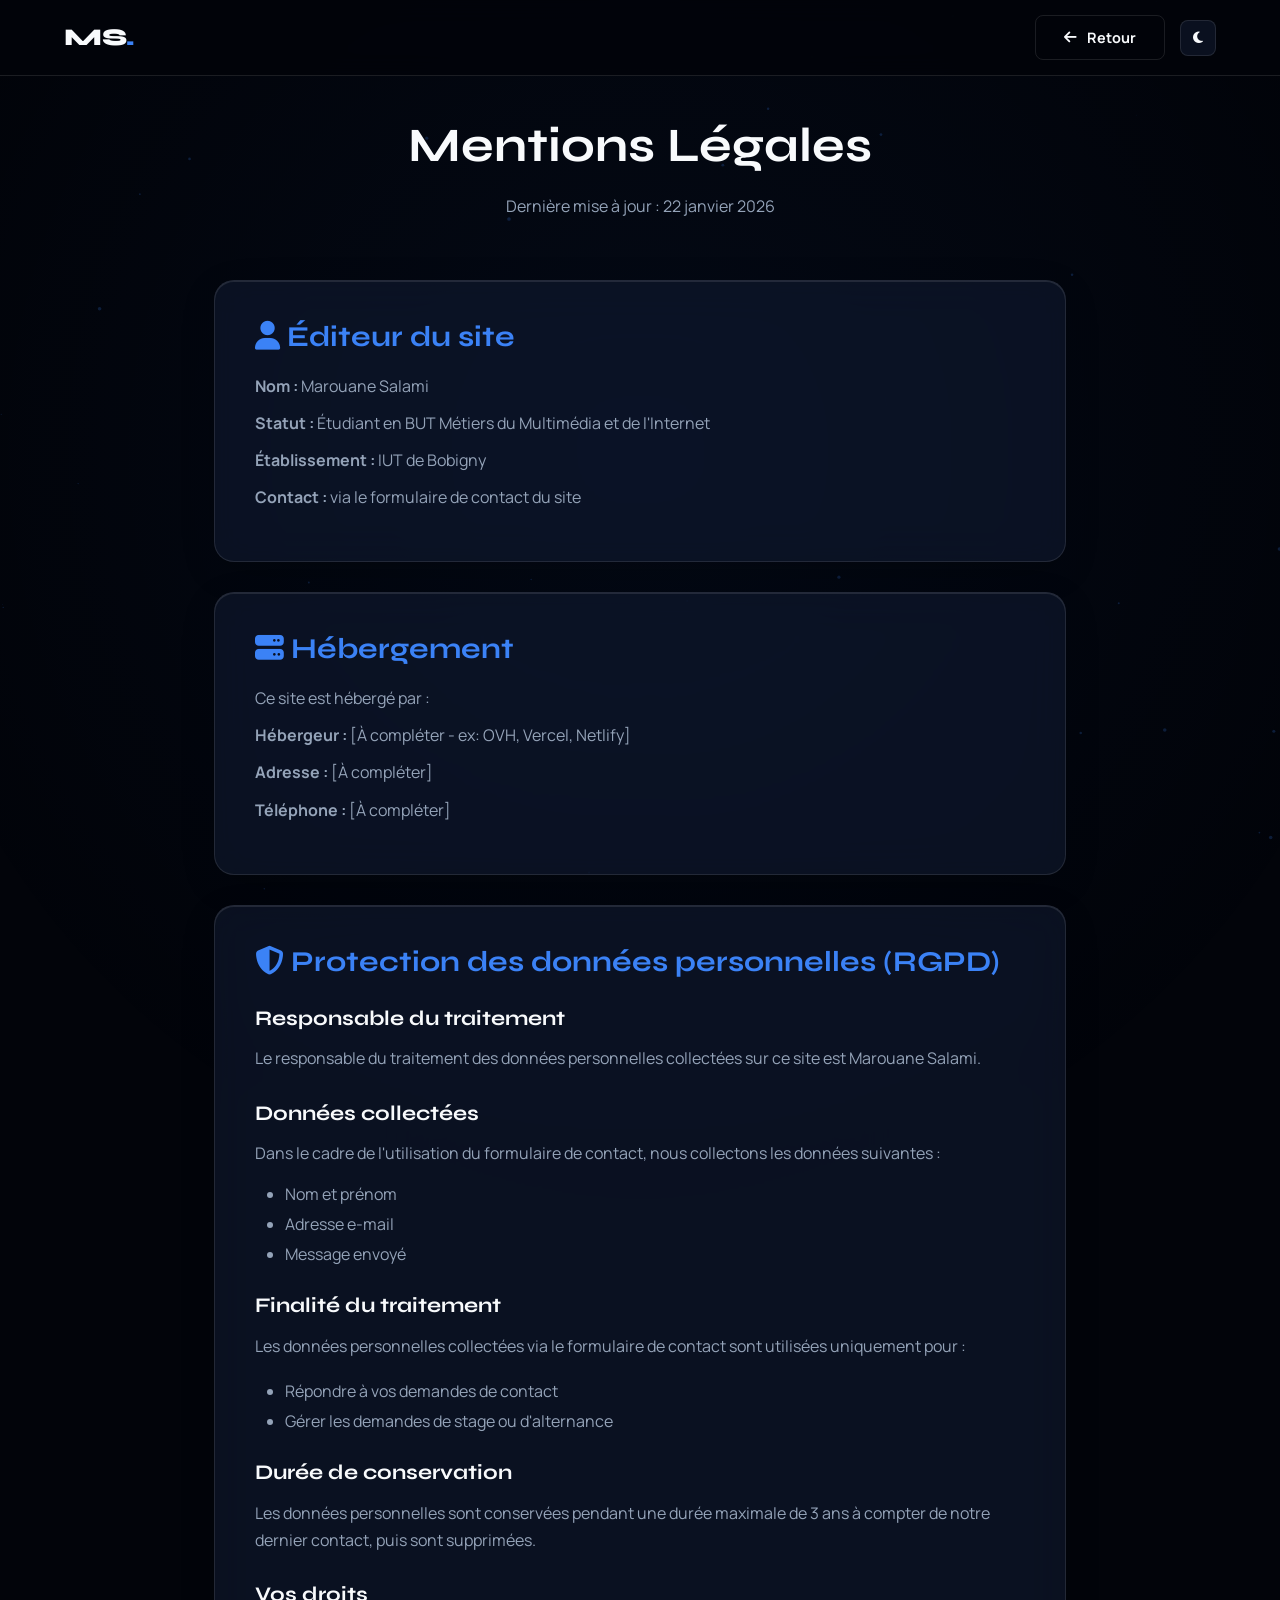
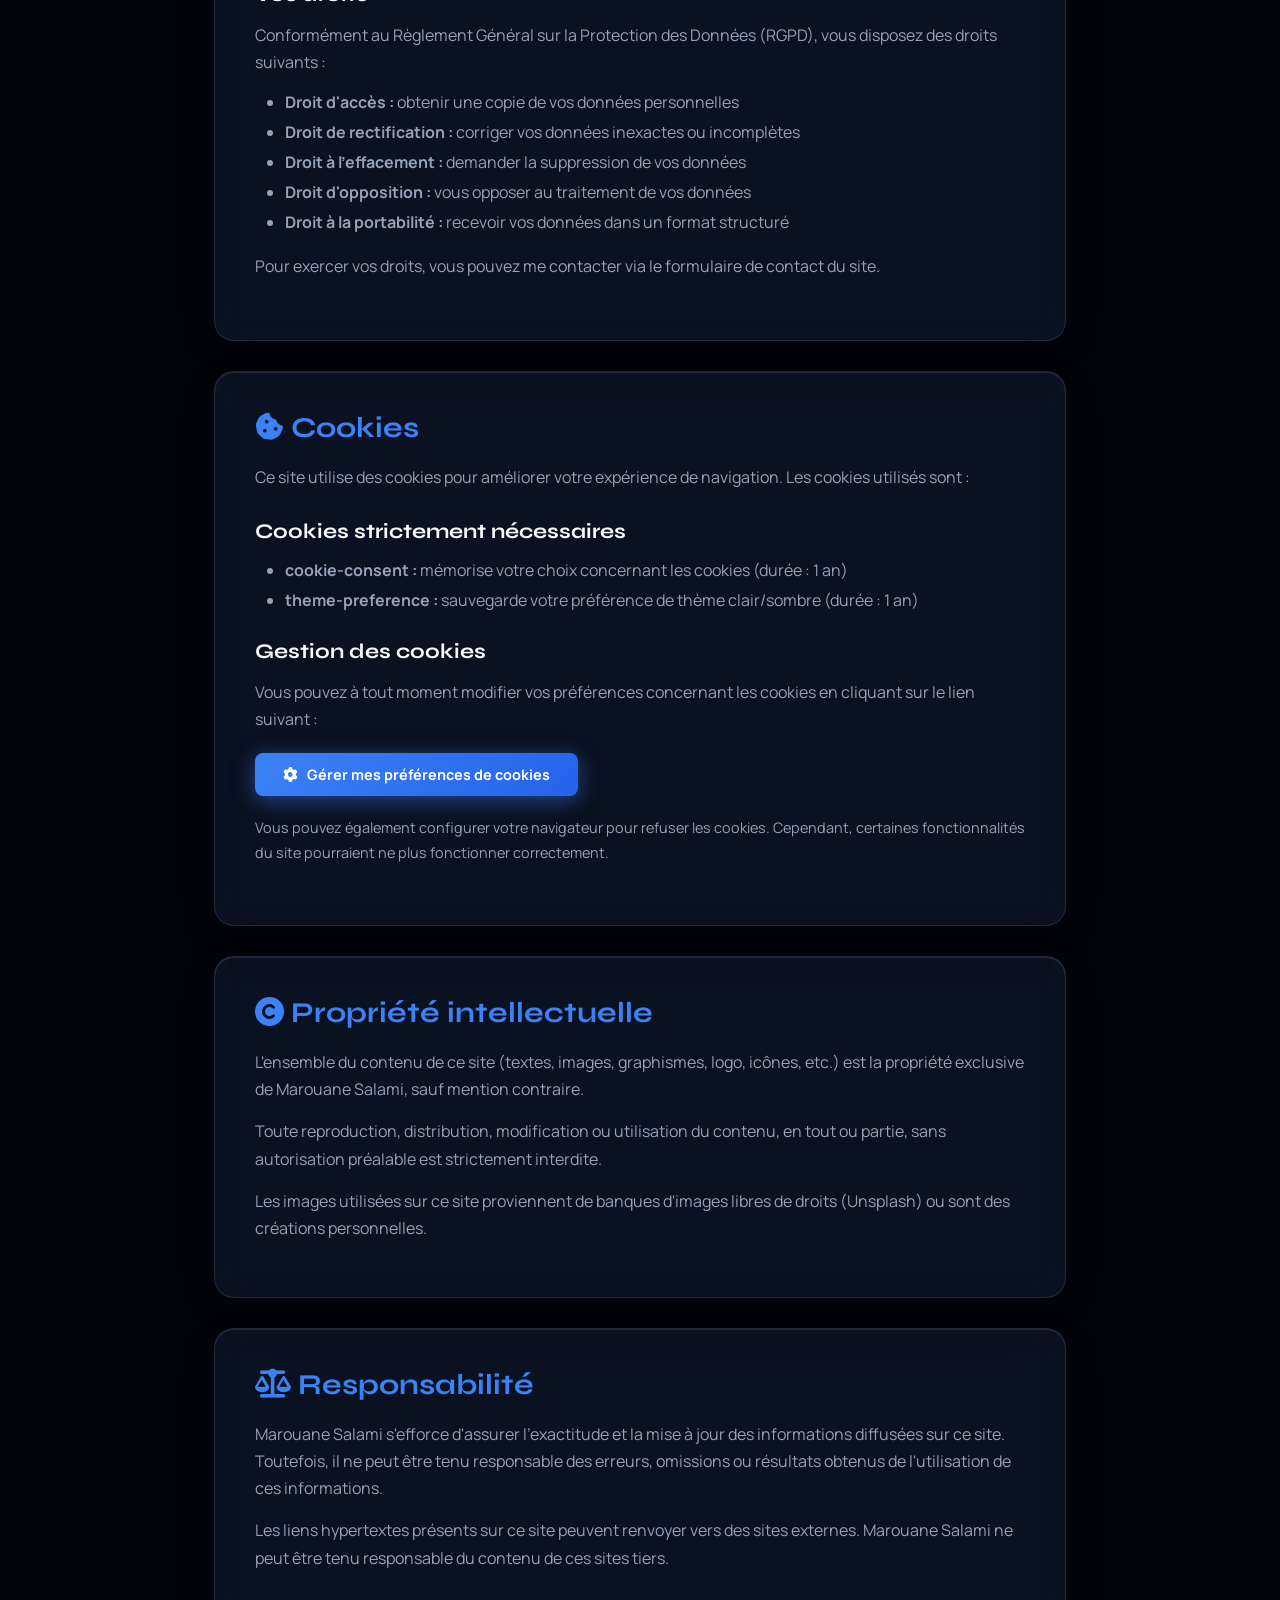
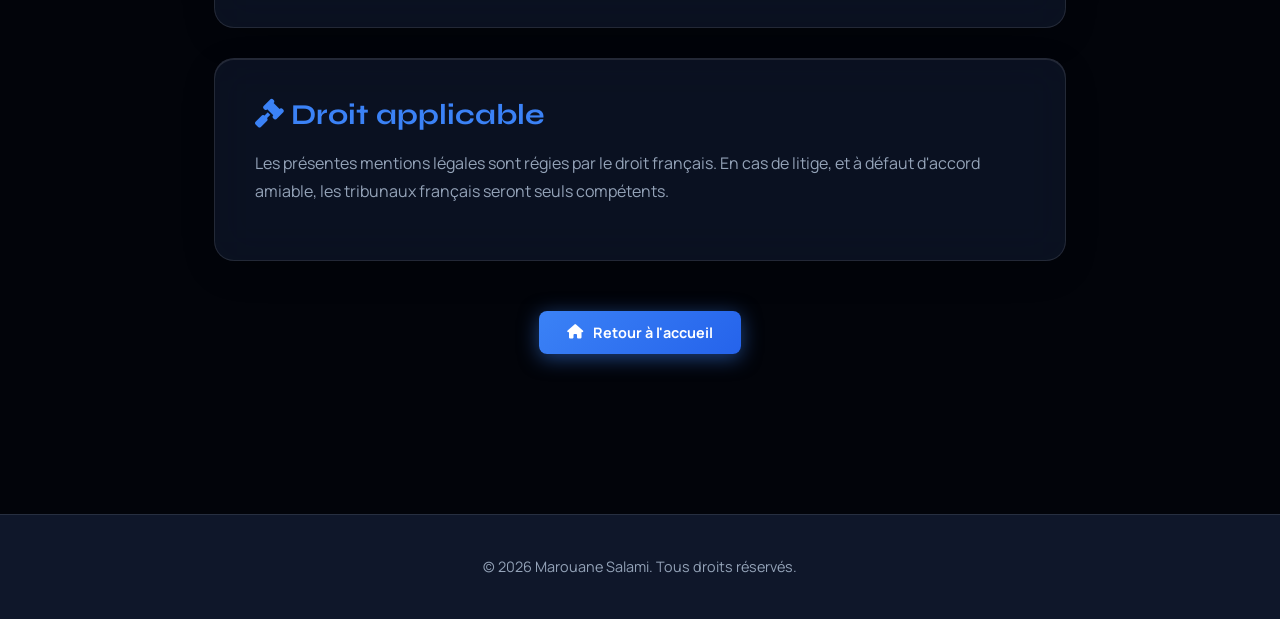
==== mentions-legales.html @ 4125128c "Add files via upload" ====
<!DOCTYPE html>
<html lang="fr" data-theme="dark">
<head>
    <meta charset="UTF-8">
    <meta name="viewport" content="width=device-width, initial-scale=1.0">
    <title>Mentions Légales - Marouane Salami</title>
    <link rel="stylesheet" href="style.css">
    <link rel="preconnect" href="https://fonts.googleapis.com">
    <link rel="preconnect" href="https://fonts.gstatic.com" crossorigin>
    <link href="https://fonts.googleapis.com/css2?family=Syne:wght@400;600;700;800&family=Manrope:wght@300;400;500;600;700;800&display=swap" rel="stylesheet">
    <link rel="stylesheet" href="https://cdnjs.cloudflare.com/ajax/libs/font-awesome/6.5.1/css/all.min.css">
</head>
<body style="cursor: auto;">

<!-- NAVBAR -->
<nav class="navbar">
    <div class="container nav-inner">
        <a href="index.html" class="logo">MS<span>.</span></a>
        <div class="nav-right">
            <a href="index.html" class="btn btn-ghost">
                <i class="fas fa-arrow-left"></i> Retour
            </a>
            <button class="theme-switch" id="themeToggle" aria-label="Changer de thème">
                <i class="fas fa-moon"></i>
            </button>
        </div>
    </div>
</nav>

<!-- BG CANVAS -->
<canvas id="bg-canvas"></canvas>

<!-- CONTENU MENTIONS LÉGALES -->
<section style="padding: 120px 0 80px;">
    <div class="container" style="max-width: 900px;">
        <h1 style="font-size: 3rem; margin-bottom: 20px; text-align: center;">Mentions Légales</h1>
        <p style="text-align: center; color: var(--text-muted); margin-bottom: 60px;">Dernière mise à jour : 22 janvier 2026</p>

        <div class="glass" style="padding: 40px; margin-bottom: 30px;">
            <h2 style="font-size: 1.8rem; margin-bottom: 20px; color: var(--accent-primary);">
                <i class="fas fa-user"></i> Éditeur du site
            </h2>
            <p style="margin-bottom: 10px;"><strong>Nom :</strong> Marouane Salami</p>
            <p style="margin-bottom: 10px;"><strong>Statut :</strong> Étudiant en BUT Métiers du Multimédia et de l'Internet</p>
            <p style="margin-bottom: 10px;"><strong>Établissement :</strong> IUT de Bobigny</p>
            <p style="margin-bottom: 10px;"><strong>Contact :</strong> via le formulaire de contact du site</p>
        </div>

        <div class="glass" style="padding: 40px; margin-bottom: 30px;">
            <h2 style="font-size: 1.8rem; margin-bottom: 20px; color: var(--accent-primary);">
                <i class="fas fa-server"></i> Hébergement
            </h2>
            <p style="margin-bottom: 10px;">Ce site est hébergé par :</p>
            <p style="margin-bottom: 10px;"><strong>Hébergeur :</strong> [À compléter - ex: OVH, Vercel, Netlify]</p>
            <p style="margin-bottom: 10px;"><strong>Adresse :</strong> [À compléter]</p>
            <p style="margin-bottom: 10px;"><strong>Téléphone :</strong> [À compléter]</p>
        </div>

        <div class="glass" style="padding: 40px; margin-bottom: 30px;">
            <h2 style="font-size: 1.8rem; margin-bottom: 20px; color: var(--accent-primary);">
                <i class="fas fa-shield-alt"></i> Protection des données personnelles (RGPD)
            </h2>

            <h3 style="font-size: 1.3rem; margin-top: 30px; margin-bottom: 15px;">Responsable du traitement</h3>
            <p style="margin-bottom: 20px;">Le responsable du traitement des données personnelles collectées sur ce site est Marouane Salami.</p>

            <h3 style="font-size: 1.3rem; margin-top: 30px; margin-bottom: 15px;">Données collectées</h3>
            <p style="margin-bottom: 15px;">Dans le cadre de l'utilisation du formulaire de contact, nous collectons les données suivantes :</p>
            <ul style="list-style: disc; margin-left: 30px; margin-bottom: 20px; color: var(--text-muted);">
                <li style="margin-bottom: 8px;">Nom et prénom</li>
                <li style="margin-bottom: 8px;">Adresse e-mail</li>
                <li style="margin-bottom: 8px;">Message envoyé</li>
            </ul>

            <h3 style="font-size: 1.3rem; margin-top: 30px; margin-bottom: 15px;">Finalité du traitement</h3>
            <p style="margin-bottom: 20px;">Les données personnelles collectées via le formulaire de contact sont utilisées uniquement pour :</p>
            <ul style="list-style: disc; margin-left: 30px; margin-bottom: 20px; color: var(--text-muted);">
                <li style="margin-bottom: 8px;">Répondre à vos demandes de contact</li>
                <li style="margin-bottom: 8px;">Gérer les demandes de stage ou d'alternance</li>
            </ul>

            <h3 style="font-size: 1.3rem; margin-top: 30px; margin-bottom: 15px;">Durée de conservation</h3>
            <p style="margin-bottom: 20px;">Les données personnelles sont conservées pendant une durée maximale de 3 ans à compter de notre dernier contact, puis sont supprimées.</p>

            <h3 style="font-size: 1.3rem; margin-top: 30px; margin-bottom: 15px;">Vos droits</h3>
            <p style="margin-bottom: 15px;">Conformément au Règlement Général sur la Protection des Données (RGPD), vous disposez des droits suivants :</p>
            <ul style="list-style: disc; margin-left: 30px; margin-bottom: 20px; color: var(--text-muted);">
                <li style="margin-bottom: 8px;"><strong>Droit d'accès :</strong> obtenir une copie de vos données personnelles</li>
                <li style="margin-bottom: 8px;"><strong>Droit de rectification :</strong> corriger vos données inexactes ou incomplètes</li>
                <li style="margin-bottom: 8px;"><strong>Droit à l'effacement :</strong> demander la suppression de vos données</li>
                <li style="margin-bottom: 8px;"><strong>Droit d'opposition :</strong> vous opposer au traitement de vos données</li>
                <li style="margin-bottom: 8px;"><strong>Droit à la portabilité :</strong> recevoir vos données dans un format structuré</li>
            </ul>
            <p style="margin-bottom: 20px;">Pour exercer vos droits, vous pouvez me contacter via le formulaire de contact du site.</p>
        </div>

        <div class="glass" style="padding: 40px; margin-bottom: 30px;">
            <h2 style="font-size: 1.8rem; margin-bottom: 20px; color: var(--accent-primary);">
                <i class="fas fa-cookie-bite"></i> Cookies
            </h2>
            <p style="margin-bottom: 15px;">Ce site utilise des cookies pour améliorer votre expérience de navigation. Les cookies utilisés sont :</p>

            <h3 style="font-size: 1.3rem; margin-top: 30px; margin-bottom: 15px;">Cookies strictement nécessaires</h3>
            <ul style="list-style: disc; margin-left: 30px; margin-bottom: 20px; color: var(--text-muted);">
                <li style="margin-bottom: 8px;"><strong>cookie-consent :</strong> mémorise votre choix concernant les cookies (durée : 1 an)</li>
                <li style="margin-bottom: 8px;"><strong>theme-preference :</strong> sauvegarde votre préférence de thème clair/sombre (durée : 1 an)</li>
            </ul>

            <h3 style="font-size: 1.3rem; margin-top: 30px; margin-bottom: 15px;">Gestion des cookies</h3>
            <p style="margin-bottom: 20px;">Vous pouvez à tout moment modifier vos préférences concernant les cookies en cliquant sur le lien suivant :</p>
            <button onclick="resetCookieConsent()" class="btn btn-primary" style="margin-bottom: 20px;">
                <i class="fas fa-cog"></i> Gérer mes préférences de cookies
            </button>
            <p style="margin-bottom: 20px; color: var(--text-muted); font-size: 0.9rem;">Vous pouvez également configurer votre navigateur pour refuser les cookies. Cependant, certaines fonctionnalités du site pourraient ne plus fonctionner correctement.</p>
        </div>

        <div class="glass" style="padding: 40px; margin-bottom: 30px;">
            <h2 style="font-size: 1.8rem; margin-bottom: 20px; color: var(--accent-primary);">
                <i class="fas fa-copyright"></i> Propriété intellectuelle
            </h2>
            <p style="margin-bottom: 15px;">L'ensemble du contenu de ce site (textes, images, graphismes, logo, icônes, etc.) est la propriété exclusive de Marouane Salami, sauf mention contraire.</p>
            <p style="margin-bottom: 15px;">Toute reproduction, distribution, modification ou utilisation du contenu, en tout ou partie, sans autorisation préalable est strictement interdite.</p>
            <p style="margin-bottom: 15px;">Les images utilisées sur ce site proviennent de banques d'images libres de droits (Unsplash) ou sont des créations personnelles.</p>
        </div>

        <div class="glass" style="padding: 40px; margin-bottom: 30px;">
            <h2 style="font-size: 1.8rem; margin-bottom: 20px; color: var(--accent-primary);">
                <i class="fas fa-balance-scale"></i> Responsabilité
            </h2>
            <p style="margin-bottom: 15px;">Marouane Salami s'efforce d'assurer l'exactitude et la mise à jour des informations diffusées sur ce site. Toutefois, il ne peut être tenu responsable des erreurs, omissions ou résultats obtenus de l'utilisation de ces informations.</p>
            <p style="margin-bottom: 15px;">Les liens hypertextes présents sur ce site peuvent renvoyer vers des sites externes. Marouane Salami ne peut être tenu responsable du contenu de ces sites tiers.</p>
        </div>

        <div class="glass" style="padding: 40px; margin-bottom: 30px;">
            <h2 style="font-size: 1.8rem; margin-bottom: 20px; color: var(--accent-primary);">
                <i class="fas fa-gavel"></i> Droit applicable
            </h2>
            <p style="margin-bottom: 15px;">Les présentes mentions légales sont régies par le droit français. En cas de litige, et à défaut d'accord amiable, les tribunaux français seront seuls compétents.</p>
        </div>

        <div style="text-align: center; margin-top: 50px;">
            <a href="index.html" class="btn btn-primary btn-hover-lift">
                <i class="fas fa-home"></i> Retour à l'accueil
            </a>
        </div>
    </div>
</section>

<!-- FOOTER -->
<footer class="site-footer">
    <div class="footer-content">
        <p class="copyright">© 2026 Marouane Salami. Tous droits réservés.</p>
    </div>
</footer>

<script>
// Particules background
const canvas = document.getElementById('bg-canvas');
const ctx = canvas.getContext('2d');
let width, height, particles = [];

function resize() {
    width = canvas.width = window.innerWidth;
    height = canvas.height = window.innerHeight;
}

window.addEventListener('resize', resize);
resize();

for(let i=0; i<50; i++) {
    particles.push({
        x: Math.random() * width,
        y: Math.random() * height,
        vx: (Math.random() - 0.5) * 2,
        vy: (Math.random() - 0.5) * 2,
        size: Math.random() * 2
    });
}

function animate() {
    ctx.clearRect(0, 0, width, height);
    particles.forEach(p => {
        p.x += p.vx;
        p.y += p.vy;
        if (p.x < 0) p.x = width;
        if (p.x > width) p.x = 0;
        if (p.y < 0) p.y = height;
        if (p.y > height) p.y = 0;
        ctx.fillStyle = 'rgba(59, 130, 246, 0.2)';
        ctx.beginPath();
        ctx.arc(p.x, p.y, p.size, 0, Math.PI * 2);
        ctx.fill();
    });
    requestAnimationFrame(animate);
}
animate();

// Theme toggle
document.getElementById('themeToggle').addEventListener('click', () => {
    const current = document.documentElement.getAttribute('data-theme');
    const newTheme = current === 'dark' ? 'light' : 'dark';
    document.documentElement.setAttribute('data-theme', newTheme);
    document.querySelector('#themeToggle i').className = newTheme === 'dark' ? 'fas fa-moon' : 'fas fa-sun';
    localStorage.setItem('theme', newTheme);
});

// Reset cookie consent
function resetCookieConsent() {
    localStorage.removeItem('cookieConsent');
    alert('Vos préférences de cookies ont été réinitialisées. Rechargez la page pour voir le bandeau de nouveau.');
}
</script>
</body>
</html>
---- style.css ----
/* =========================================
   PORTFOLIO MAROUANE SALAMI - 2026
   Variables & Thèmes
========================================= */

:root {
    --bg-deep: #02040a;
    --bg-panel: #0f172a;
    --text-main: #f8fafc;
    --text-muted: #94a3b8;
    --accent-primary: #3b82f6;
    --accent-secondary: #60a5fa;
    --accent-gradient: linear-gradient(135deg, #3b82f6 0%, #2563eb 100%);
    --accent-glow: rgba(59, 130, 246, 0.5);
    --glass-bg: rgba(15, 23, 42, 0.7);
    --glass-border: rgba(255, 255, 255, 0.1);
    --font-display: 'Syne', sans-serif;
    --font-body: 'Manrope', sans-serif;
    --font-elegant: 'Cormorant Garamond', serif;
    --header-bg: rgba(2, 4, 10, 0.85);
    --header-border: rgba(255, 255, 255, 0.1);
}

html[data-theme="light"] {
    --bg-deep: #f0f9ff;
    --bg-panel: #ffffff;
    --text-main: #0f172a;
    --text-muted: #475569;
    --accent-primary: #2563eb;
    --accent-secondary: #3b82f6;
    --accent-gradient: linear-gradient(135deg, #2563eb 0%, #1d4ed8 100%);
    --accent-glow: rgba(37, 99, 235, 0.2);
    --glass-bg: rgba(255, 255, 255, 0.9);
    --glass-border: rgba(0, 0, 0, 0.08);
    --header-bg: rgba(255, 255, 255, 0.95);
    --header-border: rgba(0, 0, 0, 0.1);
}

* { box-sizing: border-box; margin: 0; padding: 0; }
html { scroll-behavior: smooth; overflow-x: hidden; }
body {
    background-color: var(--bg-deep);
    color: var(--text-main);
    font-family: var(--font-body);
    overflow-x: hidden;
    transition: background 0.5s ease, color 0.5s ease;
    position: relative;
    cursor: none;
}

/* =========================================
   CURSOR PERSONNALISÉ (ACTIF PARTOUT)
========================================= */

.cursor-dot {
    width: 8px;
    height: 8px;
    background: var(--accent-primary);
    border-radius: 50%;
    position: fixed;
    pointer-events: none;
    z-index: 9999;
    transform: translate(-50%, -50%);
    transition: transform 0.15s ease;
    box-shadow: 0 0 20px var(--accent-primary);
}

.cursor-outline {
    width: 30px;
    height: 30px;
    border: 2px solid var(--accent-primary);
    border-radius: 50%;
    position: fixed;
    pointer-events: none;
    z-index: 9999;
    transform: translate(-50%, -50%);
    transition: transform 0.2s ease, width 0.2s ease, height 0.2s ease;
    opacity: 0.5;
}

@media (max-width: 768px) {
    .cursor-dot, .cursor-outline { display: none; }
    body { cursor: auto; }
}

/* =========================================
   GRADIENT ANIMÉ BACKGROUND
========================================= */

body::before {
    content: '';
    position: fixed;
    top: -50%;
    left: -50%;
    width: 200%;
    height: 200%;
    background: radial-gradient(circle, rgba(59, 130, 246, 0.05) 0%, transparent 50%);
    animation: gradientShift 15s ease infinite;
    z-index: -3;
    pointer-events: none;
}

@keyframes gradientShift {
    0%, 100% { transform: translate(0, 0) scale(1); }
    33% { transform: translate(10%, -10%) scale(1.1); }
    66% { transform: translate(-10%, 10%) scale(0.9); }
}

/* BACKGROUNDS */
#bg-canvas { 
    position: fixed; 
    top: 0; 
    left: 0; 
    width: 100%; 
    height: 100%; 
    z-index: -2; 
    pointer-events: none; 
}

.fog-container { 
    position: fixed; 
    top: 0; 
    left: 0; 
    width: 100%; 
    height: 100%; 
    z-index: -1; 
    pointer-events: none; 
    overflow: hidden; 
    opacity: 0.4; 
}

.fog-img { 
    position: absolute; 
    height: 100vh; 
    width: 300vw; 
    background: url('https://raw.githubusercontent.com/danielstuart14/CSS_FOG_ANIMATION/master/img/fog1.png') repeat-x; 
    background-size: contain; 
    animation: fogAnim 60s linear infinite; 
}

.fog-img-2 { 
    background: url('https://raw.githubusercontent.com/danielstuart14/CSS_FOG_ANIMATION/master/img/fog2.png') repeat-x; 
    background-size: contain; 
    animation: fogAnim 40s linear infinite reverse; 
    top: 30%; 
    opacity: 0.5; 
}

@keyframes fogAnim { 
    0% { transform: translate3d(0, 0, 0); } 
    100% { transform: translate3d(-200vw, 0, 0); } 
}

/* =========================================
   PRELOADER AVEC ANIMATION OPTIMISÉE
========================================= */

#preloader { 
    position: fixed; 
    top: 0; 
    left: 0; 
    width: 100%; 
    height: 100%; 
    background: var(--bg-deep); 
    z-index: 9999; 
    display: flex; 
    flex-direction: column; 
    align-items: center; 
    justify-content: center; 
    transition: opacity 0.6s ease;
}

.star-logo-container { 
    width: 200px; 
    height: 200px; 
    margin-bottom: 30px; 
    filter: drop-shadow(0 0 20px var(--accent-glow)); 
    transition: all 1.5s cubic-bezier(0.34, 1.56, 0.64, 1);
}

/* ÉTOILE PENTALPHA ORIGINALE */
.star-path { 
    width: 100%; 
    height: 100%; 
}

.star-path path { 
    fill: none; 
    stroke: var(--accent-primary); 
    stroke-width: 2; 
    stroke-linejoin: miter; 
    stroke-linecap: round; 
    stroke-dasharray: 1000; 
    stroke-dashoffset: 1000; 
    animation: drawStarOriginal 2s ease-out forwards, glowPulse 2s infinite alternate 2.5s; 
}

@keyframes drawStarOriginal { 
    to { stroke-dashoffset: 0; } 
}

@keyframes glowPulse { 
    from { filter: drop-shadow(0 0 15px var(--accent-primary)); } 
    to { filter: drop-shadow(0 0 30px var(--accent-primary)); } 
}

.intro-text-container { 
    margin-bottom: 40px; 
    text-align: center; 
    height: 30px; 
    display: flex; 
    align-items: center; 
    justify-content: center; 
    transition: opacity 0.3s ease;
}

/* POLICE ÉLÉGANTE POUR "BIENVENUE SUR MON PORTFOLIO" */
.intro-txt { 
    font-family: var(--font-elegant); 
    font-size: 1.2rem; 
    color: var(--text-muted); 
    letter-spacing: 2px; 
    font-weight: 400; 
    font-style: italic;
}

.intro-cursor { 
    border-right: 2px solid var(--accent-primary); 
    animation: blink 0.7s infinite; 
    height: 1.2rem; 
    margin-left: 5px; 
    display: inline-block; 
}

.slider-wrapper { 
    position: relative; 
    width: 350px; 
    height: 44px; 
    background: rgba(128, 128, 128, 0.1); 
    border-radius: 100px; 
    overflow: hidden; 
    border: 1px solid var(--glass-border); 
    box-shadow: inset 0 2px 10px rgba(0,0,0,0.2); 
    transition: opacity 0.3s ease;
}

.slider-text { 
    position: absolute; 
    width: 100%; 
    height: 100%; 
    display: flex; 
    align-items: center; 
    justify-content: center; 
    color: var(--text-muted); 
    font-size: 0.75rem; 
    letter-spacing: 3px; 
    text-transform: uppercase; 
    font-weight: 600; 
    animation: textShine 3s infinite; 
    pointer-events: none; 
}

@keyframes textShine { 
    0%, 100% { opacity: 0.3; } 
    50% { opacity: 1; } 
}

.slider-thumb { 
    position: absolute; 
    top: 2px; 
    left: 2px; 
    width: 40px; 
    height: 40px; 
    background: var(--accent-primary); 
    border-radius: 50%; 
    cursor: grab; 
    display: flex; 
    align-items: center; 
    justify-content: center; 
    box-shadow: 0 0 15px var(--accent-glow); 
    z-index: 10; 
    transition: transform 0.1s; 
}

.slider-thumb:active { 
    cursor: grabbing; 
    transform: scale(1.1); 
}

.slider-thumb i { 
    color: #fff; 
    font-size: 1rem; 
}

/* =========================================
   BANDEAU COOKIES
========================================= */

.cookie-banner {
    position: fixed;
    bottom: -200px;
    left: 0;
    right: 0;
    background: var(--bg-panel);
    border-top: 1px solid var(--glass-border);
    padding: 20px;
    z-index: 9000;
    backdrop-filter: blur(20px);
    box-shadow: 0 -5px 30px rgba(0, 0, 0, 0.3);
    transition: bottom 0.5s cubic-bezier(0.4, 0, 0.2, 1);
}

.cookie-banner.show {
    bottom: 0;
}

.cookie-content {
    max-width: 1200px;
    margin: 0 auto;
    display: flex;
    align-items: center;
    justify-content: space-between;
    gap: 20px;
    flex-wrap: wrap;
}

.cookie-text {
    display: flex;
    align-items: center;
    gap: 15px;
    flex: 1;
    min-width: 300px;
}

.cookie-text i {
    font-size: 2rem;
    color: var(--accent-primary);
}

.cookie-text p {
    color: var(--text-muted);
    font-size: 0.95rem;
    line-height: 1.5;
}

.cookie-text a {
    color: var(--accent-primary);
    text-decoration: underline;
}

.cookie-buttons {
    display: flex;
    gap: 10px;
}

@media (max-width: 768px) {
    .cookie-content {
        flex-direction: column;
    }

    .cookie-buttons {
        width: 100%;
    }

    .cookie-buttons button {
        flex: 1;
    }
}

/* =========================================
   PROGRESS WIDGET
========================================= */

.progress-container { 
    position: fixed; 
    right: 30px; 
    top: 50%; 
    transform: translateY(-50%); 
    display: flex; 
    flex-direction: column; 
    align-items: center; 
    gap: 15px; 
    z-index: 800; 
    opacity: 0; 
    transition: opacity 1s; 
}

.progress-bar-bg { 
    width: 3px; 
    height: 200px; 
    background: rgba(128, 128, 128, 0.2); 
    border-radius: 10px; 
    position: relative; 
    overflow: hidden; 
}

.progress-bar-fill { 
    position: absolute; 
    top: 0; 
    left: 0; 
    width: 100%; 
    height: 0%; 
    background: var(--accent-primary); 
    box-shadow: 0 0 10px var(--accent-primary); 
    transition: height 0.1s linear; 
}

.progress-label { 
    font-family: var(--font-body); 
    font-size: 0.75rem; 
    font-weight: 700; 
    color: var(--accent-primary); 
    writing-mode: vertical-rl; 
    transform: rotate(180deg); 
    letter-spacing: 1px; 
}

/* =========================================
   GLOBAL UI
========================================= */

h1, h2, h3 { 
    font-family: var(--font-display); 
    line-height: 1.1; 
}

p { 
    line-height: 1.7; 
    color: var(--text-muted); 
}

.section-title { 
    font-size: clamp(2rem, 5vw, 4rem); 
    font-weight: 800; 
    text-align: center; 
    margin-bottom: 70px; 
    color: var(--text-main);
    background: linear-gradient(135deg, var(--accent-primary), var(--accent-secondary));
    -webkit-background-clip: text;
    -webkit-text-fill-color: transparent;
    background-clip: text;
}

/* MÉTIERS EN BLEU + POLICE SYNE + AGRANDIS */
.txt-type > .txt { 
    border-right: 0.12em solid var(--accent-primary); 
    padding-right: 8px; 
    color: var(--accent-primary) !important;
    animation: blink 0.7s infinite;
    font-size: clamp(2rem, 5vw, 3.5rem) !important;
    font-weight: 800;
    font-family: var(--font-display) !important;
    letter-spacing: -0.5px;
}

@keyframes blink { 
    0%, 100% { border-color: transparent; } 
    50% { border-color: var(--accent-primary); } 
}

.container { 
    max-width: 1200px; 
    margin: 0 auto; 
    padding: 0 24px; 
    position: relative; 
    z-index: 2; 
}

.glass { 
    background: var(--glass-bg); 
    backdrop-filter: blur(20px) saturate(180%);
    -webkit-backdrop-filter: blur(20px) saturate(180%);
    border: 1px solid var(--glass-border); 
    border-radius: 20px; 
    box-shadow: 0 10px 40px -10px rgba(0,0,0,0.3),
                inset 0 1px 0 rgba(255,255,255,0.1); 
}

html[data-theme="light"] .glass { 
    box-shadow: 0 10px 40px -10px rgba(0,0,0,0.05); 
}

/* =========================================
   BOUTONS AVEC ANIMATIONS
========================================= */

.btn { 
    padding: 12px 28px; 
    border-radius: 8px; 
    text-decoration: none; 
    font-weight: 700; 
    font-family: var(--font-body); 
    font-size: 0.9rem; 
    transition: all 0.3s cubic-bezier(0.4, 0, 0.2, 1); 
    display: inline-flex; 
    align-items: center; 
    gap: 10px; 
    cursor: pointer; 
    border: none; 
    position: relative;
    overflow: hidden;
}

.btn::before {
    content: '';
    position: absolute;
    top: 50%;
    left: 50%;
    width: 0;
    height: 0;
    border-radius: 50%;
    background: rgba(255, 255, 255, 0.2);
    transform: translate(-50%, -50%);
    transition: width 0.6s, height 0.6s;
}

.btn:hover::before {
    width: 300px;
    height: 300px;
}

.btn-primary { 
    background: var(--accent-gradient); 
    color: #fff; 
    box-shadow: 0 4px 20px var(--accent-glow); 
}

.btn-hover-lift:hover { 
    transform: translateY(-3px); 
    box-shadow: 0 8px 30px var(--accent-glow); 
}

.btn-ghost { 
    background: transparent; 
    border: 1px solid var(--glass-border); 
    color: var(--text-main); 
}

.btn-ghost:hover { 
    border-color: var(--accent-primary); 
    color: var(--accent-primary);
    background: rgba(59, 130, 246, 0.05);
}

/* =========================================
   NAVBAR AVEC INDICATEUR ACTIF
========================================= */

.navbar {
    position: fixed; 
    top: 0; 
    left: 0; 
    right: 0; 
    z-index: 900; 
    padding: 15px 0;
    background: var(--header-bg); 
    backdrop-filter: blur(12px); 
    border-bottom: 1px solid var(--header-border);
    transition: all 0.3s ease;
}

.nav-inner { 
    display: flex; 
    justify-content: space-between; 
    align-items: center; 
}

.logo { 
    font-family: var(--font-display); 
    font-size: 1.5rem; 
    font-weight: 800; 
    color: var(--text-main); 
    text-decoration: none; 
    letter-spacing: -0.5px; 
}

html[data-theme="light"] .logo { 
    color: #0f172a; 
}

.logo span { 
    color: var(--accent-primary); 
}

.nav-links { 
    display: flex; 
    gap: 25px; 
    align-items: center; 
}

.nav-item { 
    text-decoration: none; 
    color: var(--text-muted); 
    font-family: var(--font-body); 
    font-weight: 600; 
    font-size: 0.9rem; 
    transition: 0.3s; 
    position: relative; 
    padding-bottom: 5px;
}

html[data-theme="light"] .nav-item { 
    color: #475569; 
}

.nav-item:hover, 
.nav-item.active { 
    color: var(--accent-primary); 
}

/* BARRE SOUS SECTION ACTIVE */
.nav-item::after { 
    content:''; 
    position:absolute; 
    bottom:-5px; 
    left:0; 
    width:0%; 
    height:2px; 
    background:var(--accent-primary); 
    transition:0.3s; 
}

.nav-item.active::after { 
    width:100%; 
}

.nav-item:hover::after { 
    width:100%; 
}

.nav-right { 
    display: flex; 
    align-items: center; 
    gap: 15px; 
}

.theme-switch { 
    background: var(--glass-bg); 
    border: 1px solid var(--glass-border); 
    width: 36px; 
    height: 36px; 
    border-radius: 8px; 
    cursor: pointer; 
    display: flex; 
    align-items: center; 
    justify-content: center; 
    color: var(--text-main); 
    transition: 0.3s; 
}

.theme-switch:hover { 
    background: var(--accent-primary); 
    color: #fff; 
    border-color: var(--accent-primary); 
    transform: rotate(180deg); 
}

html[data-theme="light"] .theme-switch { 
    color: #0f172a; 
    border-color: rgba(0,0,0,0.2); 
}

/* =========================================
   HAMBURGER (ANIMÉ EN X)
========================================= */

.hamburger {
    display: none;
    flex-direction: column;
    gap: 5px;
    background: transparent;
    border: none;
    cursor: pointer;
    padding: 5px;
    z-index: 1000;
}

.hamburger span {
    width: 25px;
    height: 3px;
    background: var(--text-main);
    border-radius: 3px;
    transition: all 0.3s ease;
}

.hamburger.active span:nth-child(1) { 
    transform: rotate(45deg) translate(8px, 8px); 
}

.hamburger.active span:nth-child(2) { 
    opacity: 0; 
}

.hamburger.active span:nth-child(3) { 
    transform: rotate(-45deg) translate(7px, -7px); 
}

/* Suite du CSS dans le prochain fichier... */

/* =========================================
   MOBILE MENU (SLIDE FROM TOP)
========================================= */

.mobile-menu {
    position: fixed;
    top: 0;
    left: 0;
    right: 0;
    background: var(--bg-panel);
    z-index: 950;
    padding: 80px 30px 30px;
    transform: translateY(-100%);
    transition: transform 0.4s cubic-bezier(0.4, 0, 0.2, 1);
    border-bottom: 1px solid var(--glass-border);
    box-shadow: 0 10px 40px rgba(0, 0, 0, 0.3);
    backdrop-filter: blur(20px);
    max-height: 100vh;
    overflow-y: auto;
}

.mobile-menu.active { 
    transform: translateY(0); 
}

.mobile-menu-content {
    display: flex;
    flex-direction: column;
    gap: 20px;
}

.mobile-nav-item {
    font-family: var(--font-body);
    font-size: 1.3rem;
    font-weight: 700;
    color: var(--text-main);
    text-decoration: none;
    padding: 15px 0;
    border-bottom: 1px solid var(--glass-border);
    transition: all 0.3s ease;
}

.mobile-nav-item:hover {
    color: var(--accent-primary);
    padding-left: 15px;
}

.cv-download-mobile {
    background: var(--accent-gradient);
    color: white !important;
    border-radius: 12px;
    padding: 15px 20px !important;
    text-align: center;
    border-bottom: none !important;
    display: flex;
    align-items: center;
    justify-content: center;
    gap: 10px;
}

/* =========================================
   HERO
========================================= */

.hero { 
    min-height: 100vh; 
    display: flex; 
    align-items: center; 
    justify-content: center; 
    text-align: center; 
    padding-top: 80px; 
}

.hero-badge { 
    display: inline-flex; 
    align-items: center; 
    gap: 8px; 
    padding: 6px 14px; 
    border: 1px solid var(--accent-primary); 
    border-radius: 50px; 
    color: var(--accent-primary); 
    margin-bottom: 20px; 
    font-weight: 700; 
    font-size: 0.75rem; 
    letter-spacing: 1px; 
    text-transform: uppercase; 
    background: rgba(59, 130, 246, 0.1); 
}

.hero-title { 
    font-size: clamp(2.5rem, 9vw, 5.5rem); 
    color: var(--text-main); 
    margin-bottom: 15px; 
    font-weight: 800; 
    line-height: 1.1; 
    letter-spacing: -1px; 
}

.hero-role { 
    font-family: var(--font-display); 
    font-size: clamp(1.5rem, 4vw, 2.5rem); 
    color: var(--text-muted); 
    margin-bottom: 40px; 
    font-weight: 400; 
    max-width: 600px; 
    margin-inline: auto; 
    min-height: 80px;
}

.hero-subtitle {
    color: var(--text-muted);
    margin-bottom: 30px;
    max-width: 700px;
    margin-inline: auto;
    font-size: 1.05rem;
}

.hero-cta {
    display: flex;
    gap: 15px;
    justify-content: center;
    flex-wrap: wrap;
}

/* =========================================
   ANIMATIONS D'APPARITION
========================================= */

.animate-fade-in {
    animation: fadeInUp 0.8s ease forwards;
    opacity: 0;
}

.animate-fade-in:nth-child(1) { animation-delay: 0.2s; }
.animate-fade-in:nth-child(2) { animation-delay: 0.4s; }
.animate-fade-in:nth-child(3) { animation-delay: 0.6s; }
.animate-fade-in:nth-child(4) { animation-delay: 0.8s; }
.animate-fade-in:nth-child(5) { animation-delay: 1s; }

@keyframes fadeInUp {
    from {
        opacity: 0;
        transform: translateY(30px);
    }
    to {
        opacity: 1;
        transform: translateY(0);
    }
}

/* =========================================
   SECTION GRADIENT
========================================= */

.section-gradient {
    position: relative;
}

.section-gradient::before {
    content: '';
    position: absolute;
    top: 0;
    left: 0;
    right: 0;
    height: 300px;
    background: radial-gradient(ellipse at top, rgba(59, 130, 246, 0.08) 0%, transparent 70%);
    pointer-events: none;
}

/* =========================================
   CAROUSEL
========================================= */

.carousel-wrapper { 
    perspective: 1200px; 
    display: flex; 
    justify-content: center; 
    align-items: center; 
    height: 500px; 
    margin-top: 20px; 
    position: relative; 
}

.carousel-card { 
    position: absolute; 
    width: 340px; 
    height: 460px; 
    background: var(--bg-panel); 
    border: 1px solid var(--glass-border); 
    border-radius: 16px; 
    overflow: hidden; 
    transition: all 0.6s cubic-bezier(0.23, 1, 0.32, 1); 
    box-shadow: 0 20px 50px rgba(0,0,0,0.3); 
    cursor: pointer; 
}

.c-img { 
    width: 100%; 
    height: 260px; 
    object-fit: cover; 
    border-bottom: 1px solid var(--glass-border); 
    transition: transform 0.6s ease; 
}

.carousel-card:hover .c-img { 
    transform: scale(1.1); 
}

.c-info { padding: 25px; }

.c-title { 
    font-family: var(--font-display); 
    font-size: 1.6rem; 
    margin-bottom: 5px; 
    font-weight: 700; 
    color: var(--text-main); 
}

.c-tag { 
    color: var(--accent-primary); 
    font-size: 0.8rem; 
    font-weight: 700; 
    text-transform: uppercase; 
}

.c-center { 
    z-index: 5; 
    transform: translateX(0) scale(1); 
    opacity: 1; 
    border: 2px solid var(--accent-primary); 
    box-shadow: 0 0 40px var(--accent-glow); 
}

.c-right { 
    z-index: 4; 
    transform: translateX(60%) scale(0.85) rotateY(-15deg); 
    opacity: 0.5; 
    filter: blur(2px); 
    pointer-events: none; 
}

.c-left { 
    z-index: 4; 
    transform: translateX(-60%) scale(0.85) rotateY(15deg); 
    opacity: 0.5; 
    filter: blur(2px); 
    pointer-events: none; 
}

.c-hidden { 
    z-index: 1; 
    opacity: 0; 
    transform: scale(0.5); 
    pointer-events: none; 
}

.carousel-nav { 
    display: flex; 
    justify-content: center; 
    align-items: center; 
    gap: 20px; 
    margin-top: 30px; 
}

.carousel-indicator {
    font-family: var(--font-body);
    font-size: 1rem;
    font-weight: 700;
    color: var(--accent-primary);
    padding: 8px 20px;
    background: rgba(59, 130, 246, 0.1);
    border: 1px solid var(--accent-primary);
    border-radius: 20px;
}

.nav-btn { 
    background: transparent; 
    border: 1px solid var(--text-muted); 
    width: 44px; 
    height: 44px; 
    border-radius: 50%; 
    color: var(--text-main); 
    cursor: pointer; 
    transition: 0.3s; 
    display: flex; 
    align-items: center; 
    justify-content: center; 
}

.nav-btn:hover { 
    border-color: var(--accent-primary); 
    background: var(--accent-primary); 
    color: white; 
}

/* =========================================
   FILTRES
========================================= */

.filters-container {
    display: flex;
    flex-direction: column;
    gap: 20px;
    align-items: center;
    margin-bottom: 40px;
}

.filter-group {
    display: flex;
    gap: 10px;
    flex-wrap: wrap;
    justify-content: center;
}

.filter-btn {
    padding: 10px 24px;
    background: transparent;
    border: 1px solid var(--glass-border);
    border-radius: 25px;
    color: var(--text-muted);
    font-family: var(--font-body);
    font-size: 0.9rem;
    font-weight: 600;
    cursor: pointer;
    transition: all 0.3s ease;
}

.filter-btn:hover {
    border-color: var(--accent-primary);
    color: var(--accent-primary);
    transform: translateY(-2px);
}

.filter-btn.active {
    background: var(--accent-primary);
    border-color: var(--accent-primary);
    color: white;
}

/* =========================================
   CV SECTION
========================================= */

.cv-section {
    padding: 25px;
    margin-top: 30px;
}

/* =========================================
   PRÉSENTATION
========================================= */

.pres-grid { 
    display: grid; 
    grid-template-columns: 0.8fr 1.2fr; 
    gap: 60px; 
    align-items: center; 
}

.pres-photo-frame { 
    position: relative; 
    width: 100%; 
    aspect-ratio: 1/1.1; 
    border-radius: 12px; 
    overflow: hidden;
    transition: transform 0.3s ease;
}

.card-tilt {
    transition: transform 0.3s ease;
}

.pres-frame-border { 
    position: absolute; 
    inset: 0; 
    border: 1px solid var(--glass-border); 
    z-index: 2; 
    pointer-events: none; 
}

.pres-frame-border::before { 
    content:''; 
    position: absolute; 
    top: 10px; 
    left: 10px; 
    width: 40px; 
    height: 40px; 
    border-left: 3px solid var(--accent-primary); 
    border-top: 3px solid var(--accent-primary); 
}

.pres-frame-border::after { 
    content:''; 
    position: absolute; 
    bottom: 10px; 
    right: 10px; 
    width: 40px; 
    height: 40px; 
    border-right: 3px solid var(--accent-primary); 
    border-bottom: 3px solid var(--accent-primary); 
}

.pres-photo { 
    width: 100%; 
    height: 100%; 
    object-fit: cover; 
    filter: grayscale(100%); 
    transition: 0.5s; 
}

.pres-photo-frame:hover .pres-photo { 
    filter: grayscale(0%); 
    transform: scale(1.05); 
}

/* =========================================
   SKILLS
========================================= */

.bento-grid { 
    display: grid; 
    grid-template-columns: repeat(3, 1fr); 
    gap: 20px; 
}

.skill-box { 
    padding: 30px; 
    display: flex; 
    flex-direction: column; 
    align-items: center; 
    text-align: center; 
    border-bottom: 3px solid var(--accent-primary); 
}

.chart-container { 
    width: 100%; 
    max-width: 250px; 
    margin: 20px 0; 
}

/* =========================================
   CARD HOVER EFFECT
========================================= */

.card-hover {
    transition: all 0.4s cubic-bezier(0.4, 0, 0.2, 1);
}

.card-hover:hover {
    transform: translateY(-8px);
    box-shadow: 0 20px 60px -10px var(--accent-glow);
    border-color: var(--accent-primary);
}

/* =========================================
   TOOLS PAR CATÉGORIES (LOGOS HAUTE QUALITÉ)
========================================= */

.tools-category {
    margin-bottom: 50px;
}

.tools-category-title {
    font-size: 1.3rem;
    font-weight: 700;
    color: var(--text-main);
    margin-bottom: 20px;
    padding-left: 15px;
    border-left: 4px solid var(--accent-primary);
}

.tools-list { 
    display: grid; 
    grid-template-columns: repeat(auto-fit, minmax(120px, 1fr)); 
    gap: 15px; 
}

.tool-card { 
    padding: 20px; 
    background: var(--bg-panel); 
    border: 1px solid var(--glass-border); 
    display: flex; 
    flex-direction: column; 
    align-items: center; 
    gap: 10px; 
    transition: all 0.3s cubic-bezier(0.4, 0, 0.2, 1); 
    border-radius: 12px; 
    cursor: default; 
}

.tool-card:hover { 
    border-color: var(--accent-primary); 
    transform: translateY(-5px) scale(1.05); 
    box-shadow: 0 10px 30px rgba(59, 130, 246, 0.2); 
}

.tool-card i { 
    font-size: 2.5rem; 
    transition: transform 0.3s ease; 
}

.tool-card:hover i { 
    transform: scale(1.2) rotate(5deg); 
}

.tool-card span { 
    font-size: 0.9rem; 
    font-weight: 600; 
    color: var(--text-main); 
}

/* =========================================
   TIMELINE
========================================= */

.timeline { 
    position: relative; 
    max-width: 800px; 
    margin: 0 auto; 
}

.timeline::before { 
    content: ''; 
    position: absolute; 
    left: 50%; 
    top: 0; 
    bottom: 0; 
    width: 4px; 
    background: linear-gradient(to bottom, transparent, var(--accent-primary), transparent); 
    transform: translateX(-50%); 
    border-radius: 2px; 
}

.tl-row { 
    display: flex; 
    justify-content: space-between; 
    margin-bottom: 60px; 
    position: relative; 
}

.tl-left { 
    width: 45%; 
    text-align: right; 
    padding-right: 30px; 
}

.tl-right { 
    width: 45%; 
    text-align: left; 
    margin-left: auto; 
    padding-left: 30px; 
}

.tl-center { 
    position: absolute; 
    left: 50%; 
    top: 20px; 
    transform: translateX(-50%); 
    width: 20px; 
    height: 20px; 
    background: var(--bg-deep); 
    border: 4px solid var(--accent-primary); 
    border-radius: 50%; 
    z-index: 2; 
    box-shadow: 0 0 15px var(--accent-glow); 
    animation: pulse 2s infinite; 
}

@keyframes pulse {
    0%, 100% { box-shadow: 0 0 15px var(--accent-glow); }
    50% { box-shadow: 0 0 25px var(--accent-glow), 0 0 35px var(--accent-glow); }
}

.tl-card { 
    padding: 25px; 
    border-radius: 16px; 
    transition: 0.4s; 
    border: 1px solid var(--glass-border); 
    background: var(--glass-bg); 
    position: relative; 
    overflow: hidden; 
}

.tl-card::before {
    content: '';
    position: absolute;
    top: 0;
    left: -100%;
    width: 100%;
    height: 100%;
    background: linear-gradient(90deg, transparent, rgba(59, 130, 246, 0.1), transparent);
    transition: left 0.5s ease;
}

.tl-card:hover::before { 
    left: 100%; 
}

.tl-card:hover { 
    border-color: var(--accent-primary); 
    transform: translateY(-5px); 
    box-shadow: 0 15px 40px -10px rgba(59, 130, 246, 0.3); 
}

.tl-card span { 
    display: inline-block; 
    font-family: var(--font-body); 
    font-weight: 700; 
    color: var(--accent-primary); 
    margin-bottom: 8px; 
    font-size: 0.85rem; 
    background: rgba(59, 130, 246, 0.1); 
    padding: 4px 10px; 
    border-radius: 20px; 
}

.tl-card h3 { 
    font-size: 1.2rem; 
    margin-bottom: 10px; 
    font-weight: 800; 
}

/* =========================================
   CONTACT & RGPD
========================================= */

.contact-box { 
    background: var(--bg-panel); 
    border: 1px solid var(--glass-border); 
    border-radius: 20px; 
    padding: 40px; 
    box-shadow: 0 10px 40px -10px rgba(0,0,0,0.3); 
    max-width: 700px; 
    margin: 0 auto; 
}

.form-group { 
    position: relative; 
    margin-bottom: 35px; 
}

.form-control { 
    width: 100%; 
    padding: 10px 0; 
    background: transparent; 
    border: none; 
    border-bottom: 2px solid var(--glass-border); 
    color: var(--text-main); 
    font-size: 1.1rem; 
    transition: 0.3s; 
    border-radius: 0; 
    outline: none; 
    font-family: var(--font-body);
}

.form-control:focus { 
    border-color: var(--accent-primary); 
    box-shadow: 0 2px 10px rgba(59, 130, 246, 0.2); 
}

.form-label { 
    position: absolute; 
    left: 0; 
    top: 10px; 
    color: var(--text-muted); 
    pointer-events: none; 
    transition: 0.3s; 
    font-size: 1rem; 
}

.form-control:focus ~ .form-label, 
.form-control:not(:placeholder-shown) ~ .form-label { 
    top: -20px; 
    font-size: 0.85rem; 
    color: var(--accent-primary); 
    font-weight: 600; 
}

/* CHECKBOX RGPD */
.form-group-checkbox {
    margin-bottom: 30px;
}

.checkbox-container {
    display: flex;
    align-items: flex-start;
    gap: 12px;
    cursor: pointer;
    position: relative;
    padding-left: 35px;
}

.checkbox-container input[type="checkbox"] {
    position: absolute;
    opacity: 0;
    cursor: pointer;
    height: 0;
    width: 0;
}

.checkmark {
    position: absolute;
    left: 0;
    top: 0;
    height: 22px;
    width: 22px;
    border: 2px solid var(--glass-border);
    border-radius: 4px;
    transition: all 0.3s ease;
}

.checkbox-container:hover .checkmark {
    border-color: var(--accent-primary);
}

.checkbox-container input:checked ~ .checkmark {
    background: var(--accent-primary);
    border-color: var(--accent-primary);
}

.checkmark:after {
    content: "";
    position: absolute;
    display: none;
    left: 6px;
    top: 2px;
    width: 5px;
    height: 10px;
    border: solid white;
    border-width: 0 2px 2px 0;
    transform: rotate(45deg);
}

.checkbox-container input:checked ~ .checkmark:after {
    display: block;
}

.checkbox-text {
    color: var(--text-muted);
    font-size: 0.9rem;
    line-height: 1.5;
}

.checkbox-text a {
    color: var(--accent-primary);
    text-decoration: underline;
}

/* =========================================
   REVEAL ANIMATIONS
========================================= */

.reveal { 
    opacity: 0; 
    transform: translateY(30px); 
    transition: all 0.8s cubic-bezier(0.4, 0, 0.2, 1); 
}

.reveal.active { 
    opacity: 1; 
    transform: translateY(0); 
}

section { 
    padding: 100px 0; 
}

/* =========================================
   FOOTER
========================================= */

.site-footer { 
    border-top: 1px solid var(--glass-border); 
    background: var(--bg-panel); 
    padding: 40px 20px; 
    margin-top: 80px; 
    text-align: center; 
}

.footer-content { 
    display: flex; 
    flex-direction: column; 
    align-items: center; 
    gap: 20px; 
}

.footer-links { 
    display: flex; 
    gap: 20px; 
    font-family: var(--font-body); 
    flex-wrap: wrap; 
    justify-content: center; 
}

.footer-links a { 
    color: var(--text-muted); 
    text-decoration: none; 
    transition: color 0.3s; 
    font-weight: 500; 
}

.footer-links a:hover { 
    color: var(--accent-primary); 
}

.social-icons { 
    display: flex; 
    gap: 15px; 
    margin-bottom: 10px; 
}

.social-icon { 
    width: 40px; 
    height: 40px; 
    border-radius: 50%; 
    background: rgba(255, 255, 255, 0.05); 
    display: flex; 
    align-items: center; 
    justify-content: center; 
    color: var(--text-main); 
    font-size: 1.2rem; 
    transition: all 0.3s ease; 
    border: 1px solid var(--glass-border); 
}

.social-icon:hover { 
    background: var(--accent-primary); 
    color: white; 
    transform: translateY(-3px) rotate(360deg); 
    border-color: var(--accent-primary); 
}

.copyright { 
    font-size: 0.9rem; 
    color: var(--text-muted); 
}

/* =========================================
   MODALES PROJETS (AVEC SECTIONS & CAROUSEL)
========================================= */

.modal-overlay { 
    position: fixed; 
    inset: 0; 
    background: rgba(0,0,0,0.85); 
    z-index: 2000; 
    backdrop-filter: blur(10px); 
    display: flex; 
    justify-content: center; 
    align-items: center; 
    opacity: 0; 
    visibility: hidden; 
    transition: all 0.3s ease; 
    padding: 20px; 
}

.modal-overlay.open { 
    opacity: 1; 
    visibility: visible; 
}

.modal-content { 
    background: var(--bg-panel); 
    width: 100%; 
    max-width: 900px; 
    border-radius: 20px; 
    border: 1px solid var(--glass-border); 
    overflow: hidden; 
    transform: scale(0.9); 
    transition: 0.4s; 
    position: relative; 
    max-height: 90vh; 
    display: flex;
    flex-direction: column;
}

.modal-overlay.open .modal-content { 
    transform: scale(1); 
}

.modal-close { 
    position: absolute; 
    top: 15px; 
    right: 15px; 
    background: rgba(0,0,0,0.7); 
    color: #fff; 
    width: 40px; 
    height: 40px; 
    border-radius: 50%; 
    border: none; 
    cursor: pointer; 
    font-size: 1.3rem; 
    display: flex; 
    align-items: center; 
    justify-content: center; 
    z-index: 10; 
    transition: all 0.3s ease;
}

.modal-close:hover {
    background: var(--accent-primary);
    transform: rotate(90deg);
}

/* CAROUSEL MODAL */
.modal-carousel {
    position: relative;
    width: 100%;
    height: 400px;
    overflow: hidden;
    background: var(--bg-deep);
    flex-shrink: 0;
}

.modal-carousel-images {
    width: 100%;
    height: 100%;
    position: relative;
}

.modal-carousel-image {
    width: 100%;
    height: 100%;
    object-fit: cover;
    position: absolute;
    top: 0;
    left: 0;
    opacity: 0;
    transition: opacity 0.5s ease;
}

.modal-carousel-image.active {
    opacity: 1;
}

.modal-carousel-btn {
    position: absolute;
    top: 50%;
    transform: translateY(-50%);
    background: rgba(0, 0, 0, 0.6);
    color: white;
    border: none;
    width: 40px;
    height: 40px;
    border-radius: 50%;
    cursor: pointer;
    display: flex;
    align-items: center;
    justify-content: center;
    transition: all 0.3s ease;
    z-index: 5;
}

.modal-carousel-btn:hover {
    background: var(--accent-primary);
    transform: translateY(-50%) scale(1.1);
}

.modal-carousel-prev { left: 15px; }
.modal-carousel-next { right: 15px; }

.modal-carousel-dots {
    position: absolute;
    bottom: 15px;
    left: 50%;
    transform: translateX(-50%);
    display: flex;
    gap: 10px;
    z-index: 5;
}

.modal-carousel-dot {
    width: 10px;
    height: 10px;
    border-radius: 50%;
    background: rgba(255, 255, 255, 0.5);
    cursor: pointer;
    transition: all 0.3s ease;
}

.modal-carousel-dot.active {
    background: var(--accent-primary);
    width: 30px;
    border-radius: 5px;
}

.modal-carousel-dot:hover {
    background: var(--accent-primary);
}

/* CONTENU MODAL SCROLLABLE */
.modal-body-scrollable {
    padding: 40px;
    overflow-y: auto;
    flex: 1;
}

.project-section {
    margin-bottom: 35px;
}

.project-section h3 {
    font-size: 1.4rem;
    font-weight: 700;
    color: var(--accent-primary);
    margin-bottom: 15px;
    display: flex;
    align-items: center;
    gap: 10px;
}

.project-section p {
    line-height: 1.8;
    color: var(--text-muted);
}

.m-tag { 
    display: inline-block; 
    padding: 4px 12px; 
    background: rgba(59, 130, 246, 0.1); 
    color: var(--accent-primary); 
    border-radius: 20px; 
    font-size: 0.8rem; 
    font-weight: 600; 
    margin-bottom: 15px; 
}

.m-tools { 
    display: flex; 
    flex-wrap: wrap; 
    gap: 10px; 
}

.m-tool { 
    font-size: 0.85rem; 
    padding: 6px 14px; 
    border: 1px solid var(--glass-border); 
    border-radius: 6px; 
    color: var(--text-muted); 
}

/* MODALE CV */
.cv-modal-content {
    max-width: 700px;
}

.modal-body {
    padding: 40px;
}

/* =========================================
   RESPONSIVE
========================================= */

@media(max-width: 1024px) { 
    .tools-list { 
        grid-template-columns: repeat(auto-fit, minmax(100px, 1fr)); 
    }

    .bento-grid { 
        grid-template-columns: 1fr; 
    }
}

@media(max-width: 768px) {
    .nav-links { display: none; }
    .hamburger { display: flex; }

    .pres-grid { 
        grid-template-columns: 1fr; 
        gap: 30px; 
    }

    .bento-grid { 
        grid-template-columns: 1fr; 
    }

    .carousel-card { 
        width: 280px; 
        height: 400px; 
    }

    .c-img { 
        height: 200px; 
    }

    .c-info { 
        padding: 20px; 
    }

    .c-title { 
        font-size: 1.3rem; 
    }

    .carousel-wrapper { 
        height: 440px; 
    }

    /* Timeline mobile */
    .timeline::before { 
        display: none; 
    }

    .tl-row { 
        flex-direction: column; 
        margin-bottom: 30px; 
    }

    .tl-left, .tl-right { 
        width: 100%; 
        text-align: left; 
        margin-left: 0; 
        padding-left: 0;
        padding-right: 0;
    }

    .tl-center { 
        display: none; 
    }

    .tl-card h3 { 
        font-size: 1.1rem; 
    }

    .tl-card span { 
        font-size: 0.8rem; 
    }

    .tools-list { 
        grid-template-columns: repeat(3, 1fr); 
    }

    .progress-container { 
        display: none; 
    }

    section { 
        padding: 60px 0; 
    }

    .section-title { 
        margin-bottom: 40px; 
    }

    .filter-btn { 
        padding: 8px 18px; 
        font-size: 0.85rem; 
    }

    .modal-carousel { 
        height: 250px; 
    }

    .modal-body-scrollable {
        padding: 25px;
    }
}

@media(max-width: 480px) {
    .hero { 
        padding-top: 100px; 
    }

    .hero-title { 
        font-size: 2rem; 
    }

    .carousel-wrapper { 
        height: 420px; 
    }

    .carousel-card { 
        width: 260px; 
        height: 380px; 
    }

    .c-img { 
        height: 180px; 
    }

    .tl-card { 
        padding: 20px; 
    }

    .tools-list { 
        grid-template-columns: repeat(2, 1fr); 
        gap: 10px; 
    }

    .tool-card { 
        padding: 15px; 
    }

    .tool-card i { 
        font-size: 1.5rem; 
    }

    .tool-card span { 
        font-size: 0.8rem; 
    }

    .contact-box { 
        padding: 25px; 
    }

    .modal-body-scrollable { 
        padding: 20px; 
    }

    .modal-carousel { 
        height: 200px; 
    }

    .footer-links { 
        gap: 15px; 
        font-size: 0.9rem; 
    }
}
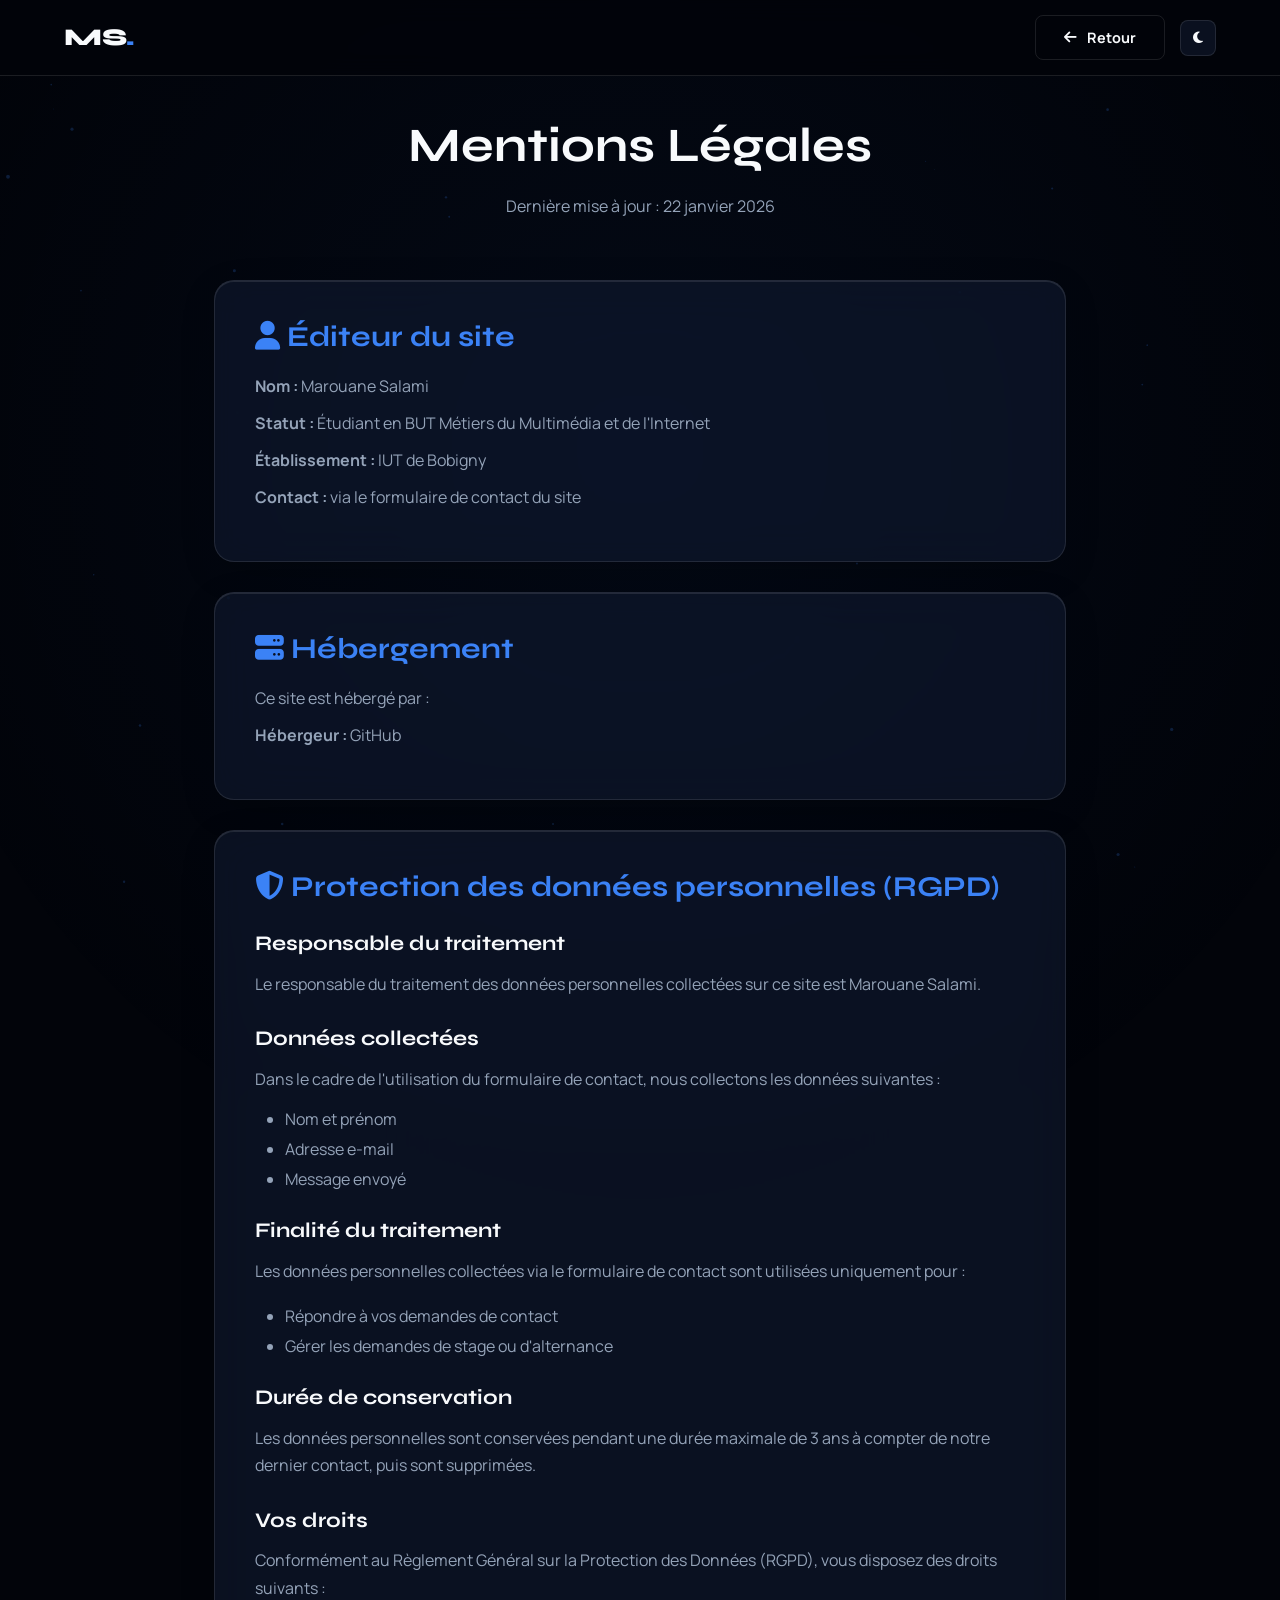
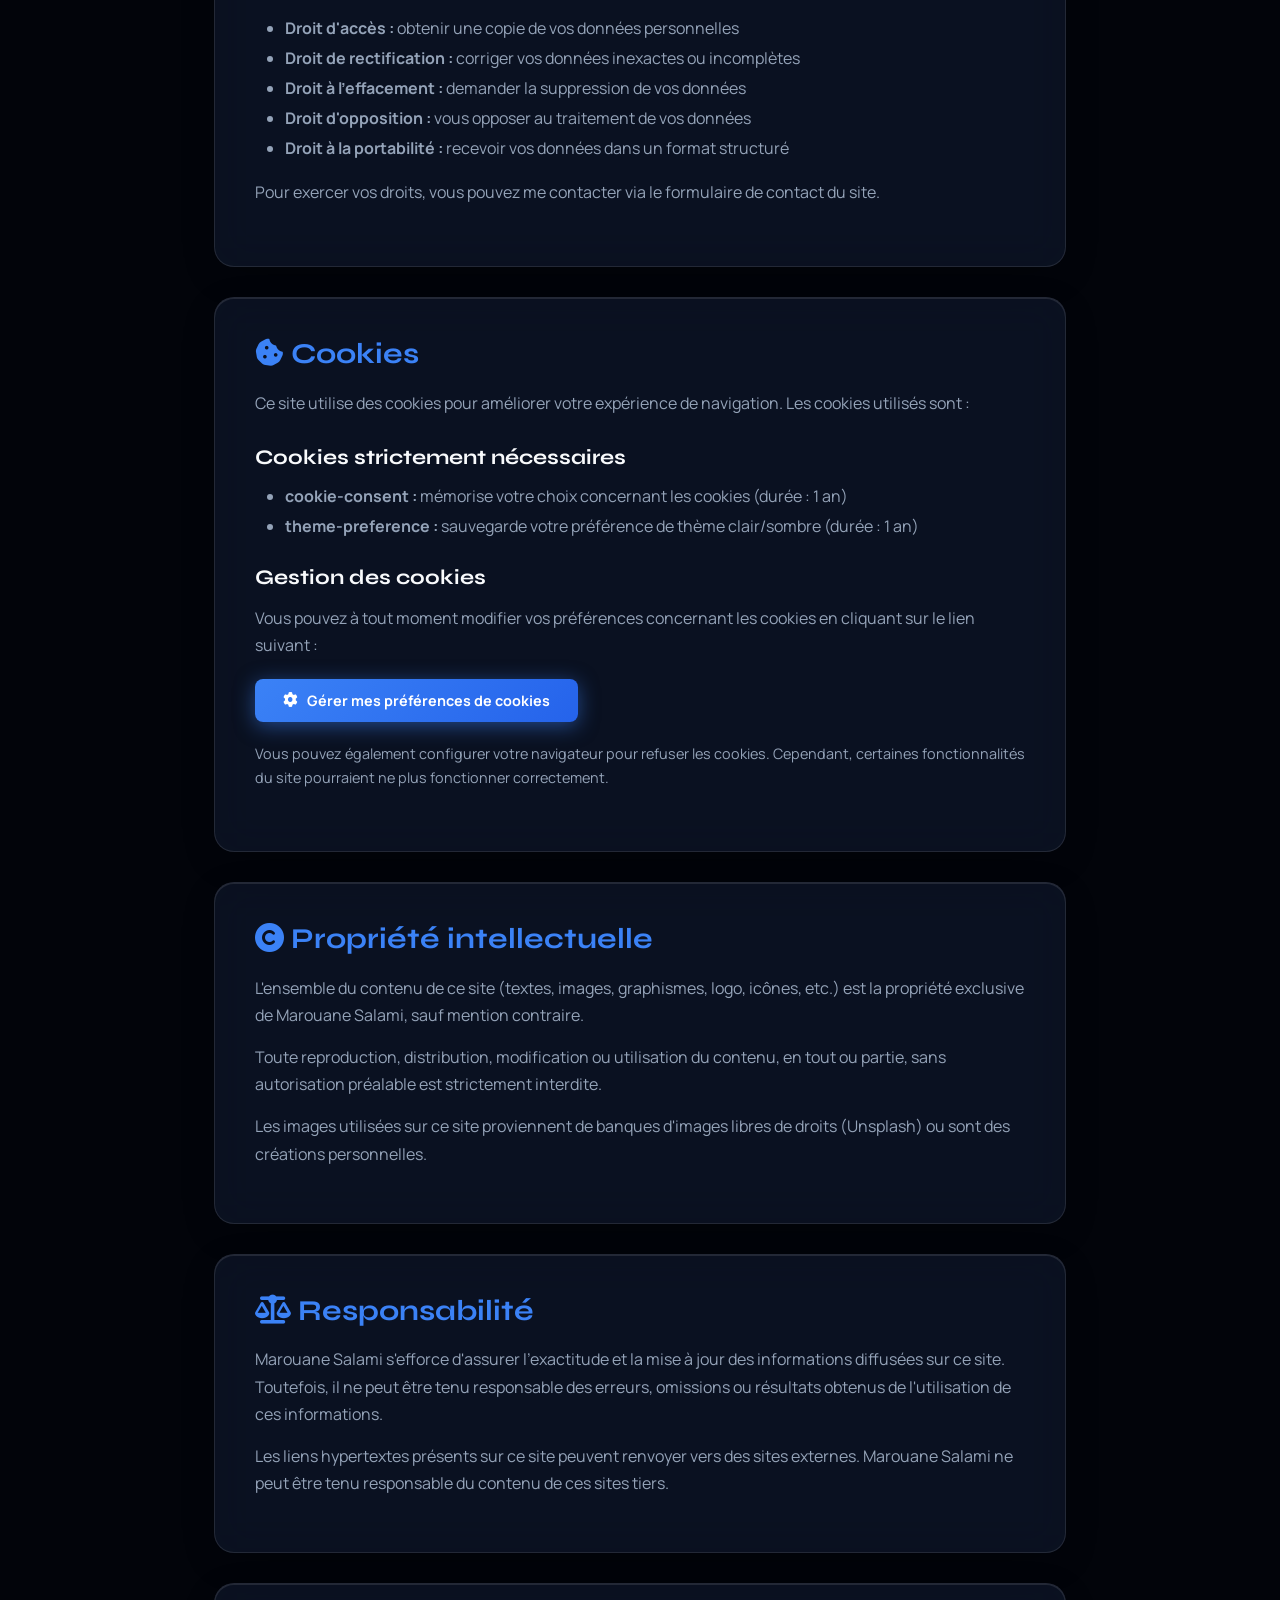
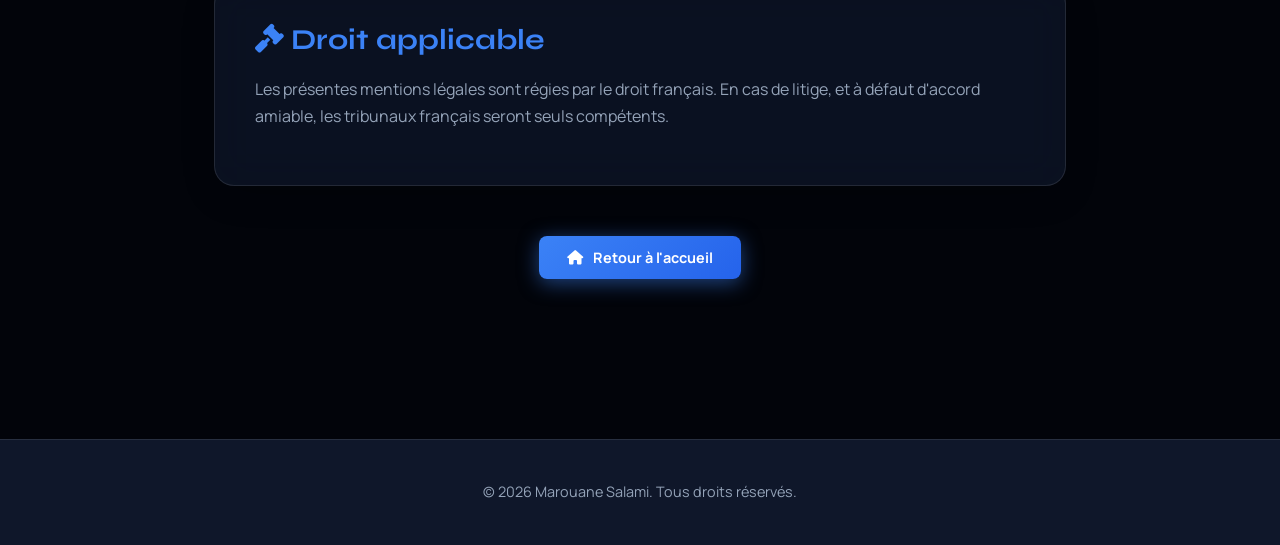
==== commit 13814bd9: "Update hosting details in mentions-legales.html Updated hosting information with GitHub details." ====
--- a/mentions-legales.html
+++ b/mentions-legales.html
@@ -51,9 +51,7 @@
                 <i class="fas fa-server"></i> Hébergement
             </h2>
             <p style="margin-bottom: 10px;">Ce site est hébergé par :</p>
-            <p style="margin-bottom: 10px;"><strong>Hébergeur :</strong> [À compléter - ex: OVH, Vercel, Netlify]</p>
-            <p style="margin-bottom: 10px;"><strong>Adresse :</strong> [À compléter]</p>
-            <p style="margin-bottom: 10px;"><strong>Téléphone :</strong> [À compléter]</p>
+            <p style="margin-bottom: 10px;"><strong>Hébergeur :</strong> GitHub</p>
         </div>
 
         <div class="glass" style="padding: 40px; margin-bottom: 30px;">
@@ -211,4 +209,4 @@
 }
 </script>
 </body>
-</html>+</html>
